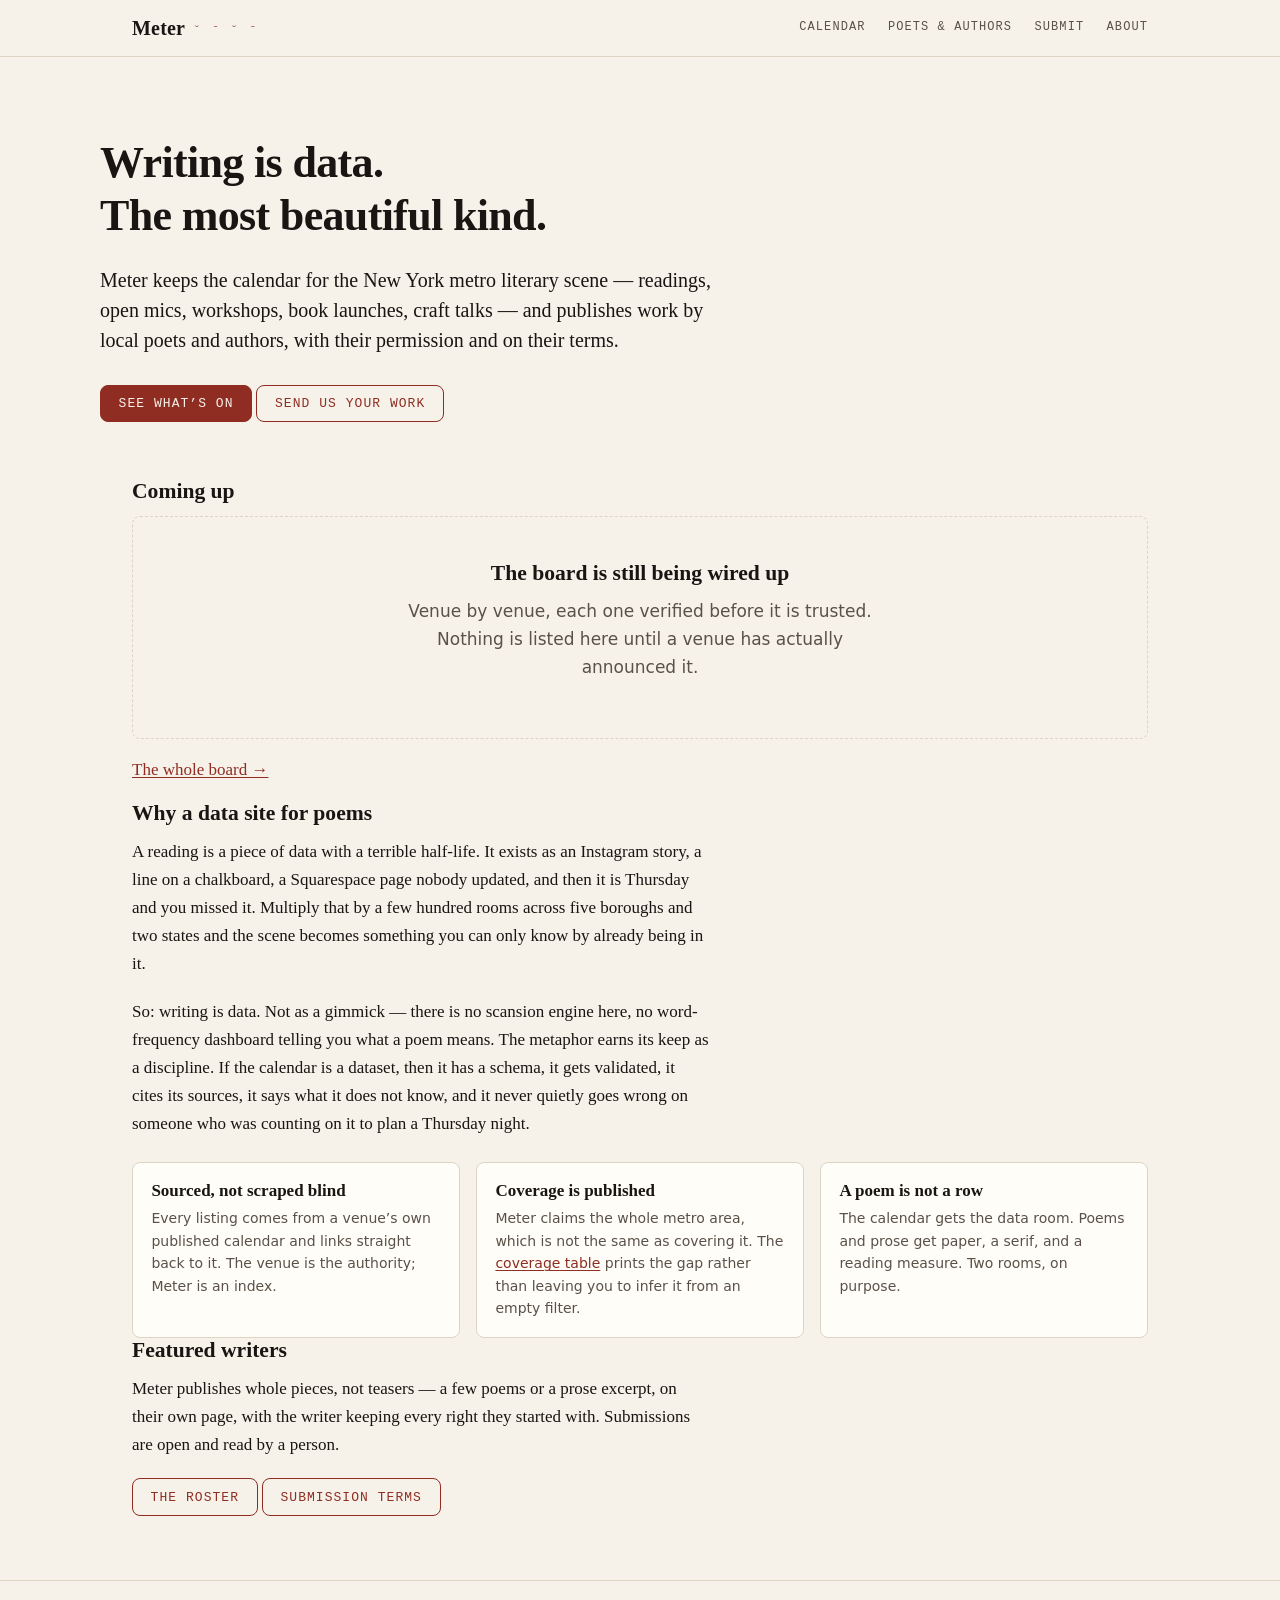
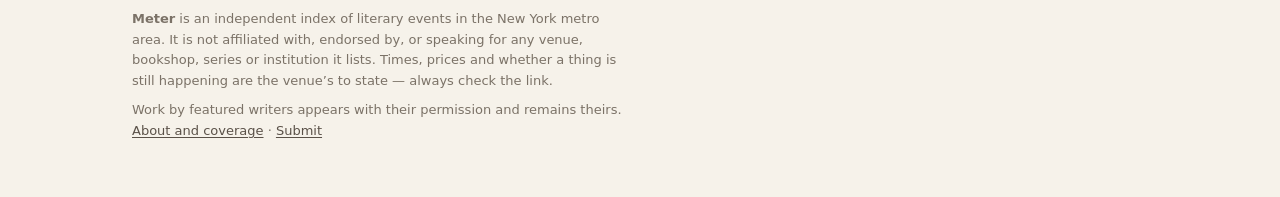
==== public/index.html @ b556f037 "Scaffold Meter: NYC metro literary calendar and reading room A calendar for readings, open mics, wor" ====
<!DOCTYPE html>
<html lang="en" data-skin="paper">
<head>
<meta charset="UTF-8">
<meta name="viewport" content="width=device-width, initial-scale=1">
<title>Meter — Poetry and writing in the New York metro area</title>
<meta name="description" content="A calendar of readings, open mics, workshops, launches and panels across the New York metro area, plus work from local poets and authors published with their permission.">
<meta name="color-scheme" content="light dark">
<link rel="stylesheet" href="assets/css/meter.css">
</head>
<body>

<header class="top">
  <div class="shell top-inner">
    <a class="wordmark" href="index.html">Meter<span class="scan">˘ ˉ ˘ ˉ</span></a>
    <nav class="links" aria-label="Main">
      <a href="calendar.html">Calendar</a>
      <a href="poets/index.html">Poets &amp; authors</a>
      <a href="submit.html">Submit</a>
      <a href="about.html">About</a>
    </nav>
  </div>
</header>

<main>

  <section class="shell hero">
    <h1>Writing is data.<br>The most beautiful kind.</h1>
    <p class="lede">
      Meter keeps the calendar for the New York metro literary scene — readings,
      open mics, workshops, book launches, craft talks — and publishes work by
      local poets and authors, with their permission and on their terms.
    </p>
    <p>
      <a class="btn" href="calendar.html">See what&rsquo;s on</a>
      <a class="btn btn--ghost" href="submit.html">Send us your work</a>
    </p>
  </section>

  <section class="shell">
    <h2>Coming up</h2>
    <div class="notice" id="sample-banner" hidden>
      <strong>Sample data.</strong> These listings are invented fixtures used for
      design work, not real events. Nobody is reading anywhere on this page.
    </div>
    <div id="upcoming"></div>
    <p><a href="calendar.html">The whole board &rarr;</a></p>
  </section>

  <section class="shell">
    <h2>Why a data site for poems</h2>
    <div class="prose">
      <p>
        A reading is a piece of data with a terrible half-life. It exists as an
        Instagram story, a line on a chalkboard, a Squarespace page nobody
        updated, and then it is Thursday and you missed it. Multiply that by a
        few hundred rooms across five boroughs and two states and the scene
        becomes something you can only know by already being in it.
      </p>
      <p>
        So: writing is data. Not as a gimmick — there is no scansion engine here,
        no word-frequency dashboard telling you what a poem means. The metaphor
        earns its keep as a discipline. If the calendar is a dataset, then it has
        a schema, it gets validated, it cites its sources, it says what it does
        not know, and it never quietly goes wrong on someone who was counting on
        it to plan a Thursday night.
      </p>
    </div>
    <div class="cards" style="margin-top:1.5rem">
      <div class="card">
        <h3>Sourced, not scraped blind</h3>
        <p>
          Every listing comes from a venue&rsquo;s own published calendar and links
          straight back to it. The venue is the authority; Meter is an index.
        </p>
      </div>
      <div class="card">
        <h3>Coverage is published</h3>
        <p>
          Meter claims the whole metro area, which is not the same as covering it.
          The <a href="about.html#coverage">coverage table</a> prints the gap
          rather than leaving you to infer it from an empty filter.
        </p>
      </div>
      <div class="card">
        <h3>A poem is not a row</h3>
        <p>
          The calendar gets the data room. Poems and prose get paper, a serif, and
          a reading measure. Two rooms, on purpose.
        </p>
      </div>
    </div>
  </section>

  <section class="shell">
    <h2>Featured writers</h2>
    <div class="prose">
      <p>
        Meter publishes whole pieces, not teasers — a few poems or a prose
        excerpt, on their own page, with the writer keeping every right they
        started with. Submissions are open and read by a person.
      </p>
    </div>
    <p>
      <a class="btn btn--ghost" href="poets/index.html">The roster</a>
      <a class="btn btn--ghost" href="submit.html">Submission terms</a>
    </p>
  </section>

</main>

<footer class="colophon">
  <div class="shell">
    <p>
      <strong>Meter</strong> is an independent index of literary events in the New
      York metro area. It is not affiliated with, endorsed by, or speaking for any
      venue, bookshop, series or institution it lists. Times, prices and whether a
      thing is still happening are the venue&rsquo;s to state — always check the link.
    </p>
    <p>
      Work by featured writers appears with their permission and remains theirs.
      <a href="about.html">About and coverage</a> &middot;
      <a href="submit.html">Submit</a>
    </p>
  </div>
</footer>

<script src="assets/js/meter.js"></script>
<script>
  Meter.upcoming({ target: "#upcoming", banner: "#sample-banner", limit: 5 });
</script>
</body>
</html>
---- public/assets/css/meter.css ----
/* =============================================================================
   Meter — one stylesheet, two skins.

   A page declares which it wants on <html data-skin="paper"> or "board".

     paper  reading rooms: the landing page, writer profiles, submissions, about.
            Warm ground, serif at a real reading size, a single oxblood accent.
            Light-first, with a dark variant for anyone whose system asks.

     board  data rooms: the calendar. Inherits the datarail.org palette on
            purpose, so the family resemblance to /events is visible. Dark only —
            a board is a board.

   The split is the argument: writing is data, and the two deserve different
   rooms. Everything structural is shared so the two never drift apart.
   ============================================================================= */

/* ---- shared ---------------------------------------------------------------- */

:root {
  --font-serif: "Iowan Old Style", "Palatino Linotype", Palatino, "Book Antiqua", Georgia, serif;
  --font-sans: system-ui, -apple-system, BlinkMacSystemFont, "Segoe UI", Roboto, sans-serif;
  --font-mono: ui-monospace, SFMono-Regular, Menlo, Monaco, Consolas, "Liberation Mono", monospace;

  --shell: 1080px;
  --measure: 34em;          /* the reading measure, ~68 characters */
  --step: 1rem;
  --radius: 8px;
  --header-h: 56px;
  --transition: 150ms ease-out;
}

/* ---- paper ----------------------------------------------------------------- */

html[data-skin="paper"] {
  --bg: #f6f2ea;
  --bg-soft: #fffdf7;
  --bg-raised: #fffdf7;
  --fg: #191512;
  --muted: #5a5148;
  --dim: #7b7267;
  --rule: #ded4c4;
  --rule-hair: #e8e0d3;
  --accent: #8f2d22;
  --accent-ink: #8f2d22;
  --accent-wash: rgba(143, 45, 34, 0.07);
  --shade: rgba(25, 21, 18, 0.03);
  --body-font: var(--font-serif);
  --body-size: 1.0625rem;
  --body-leading: 1.65;
}

@media (prefers-color-scheme: dark) {
  html[data-skin="paper"]:not([data-theme="light"]) {
    --bg: #14110f;
    --bg-soft: #1b1714;
    --bg-raised: #1b1714;
    --fg: #ece6dc;
    --muted: #a99e90;
    --dim: #8b8175;
    --rule: #322b24;
    --rule-hair: #262019;
    --accent: #e0846a;
    --accent-ink: #e0846a;
    --accent-wash: rgba(224, 132, 106, 0.1);
    --shade: rgba(255, 255, 255, 0.03);
  }
}

/* ---- board (datarail.org palette) ----------------------------------------- */

html[data-skin="board"] {
  --bg: #05070b;
  --bg-soft: #0b0e16;
  --bg-raised: #10141f;
  --fg: #f5f5f7;
  --muted: #9ca3af;
  --dim: #7c8694;
  --rule: #1f2933;
  --rule-hair: rgba(31, 41, 51, 0.85);
  --accent: #42f5ff;
  --accent-ink: #42f5ff;
  --accent-strong: #42ffb3;
  --accent-warm: #ffd94a;
  --accent-wash: rgba(66, 245, 255, 0.09);
  --shade: rgba(255, 255, 255, 0.04);
  --body-font: var(--font-sans);
  --body-size: 0.9375rem;
  --body-leading: 1.55;
  color-scheme: dark;
}

/* ---- reset and base -------------------------------------------------------- */

* { box-sizing: border-box; }

body {
  margin: 0;
  background: var(--bg);
  color: var(--fg);
  font: var(--body-size)/var(--body-leading) var(--body-font);
  -webkit-font-smoothing: antialiased;
  text-rendering: optimizeLegibility;
}

a { color: var(--accent-ink); text-decoration-thickness: 1px; text-underline-offset: 2px; }
a:hover { text-decoration-thickness: 2px; }

h1, h2, h3 { line-height: 1.2; margin: 0 0 0.5em; font-weight: 600; }
h1 { font-size: clamp(1.9rem, 4.5vw, 2.75rem); letter-spacing: -0.015em; }
h2 { font-size: 1.35rem; }
h3 { font-size: 1.0625rem; }

hr { border: 0; border-top: 1px solid var(--rule); margin: calc(var(--step) * 2.5) 0; }

.shell { max-width: var(--shell); margin: 0 auto; padding: 0 clamp(1rem, 4vw, 2rem); }
.prose { max-width: var(--measure); }
.prose p { margin: 0 0 1.15em; }
.prose h2 { margin-top: 2em; }

.visually-hidden {
  position: absolute; width: 1px; height: 1px; overflow: hidden;
  clip: rect(0 0 0 0); white-space: nowrap;
}

/* ---- header ---------------------------------------------------------------- */

.top {
  position: sticky; top: 0; z-index: 20;
  background: color-mix(in srgb, var(--bg) 92%, transparent);
  backdrop-filter: blur(8px);
  border-bottom: 1px solid var(--rule);
}
.top-inner {
  display: flex; align-items: center; gap: clamp(0.75rem, 3vw, 2rem);
  min-height: var(--header-h);
}

.wordmark {
  display: flex; align-items: baseline; gap: 0.5rem;
  font: 600 1.25rem/1 var(--font-serif);
  letter-spacing: 0.01em;
  color: var(--fg); text-decoration: none;
}
.wordmark:hover { text-decoration: none; }
/* Scansion marks. The one place the metaphor is allowed to be literal. */
.wordmark .scan {
  font: 0.75rem/1 var(--font-mono);
  color: var(--accent-ink);
  letter-spacing: 0.18em;
  opacity: 0.8;
}

nav.links { margin-left: auto; display: flex; flex-wrap: wrap; gap: clamp(0.6rem, 2vw, 1.4rem); }
nav.links a {
  font: 500 0.75rem/1 var(--font-mono);
  letter-spacing: 0.09em; text-transform: uppercase;
  color: var(--muted); text-decoration: none;
  padding: 0.4rem 0; border-bottom: 2px solid transparent;
}
nav.links a:hover { color: var(--fg); }
nav.links a[aria-current="page"] { color: var(--fg); border-bottom-color: var(--accent); }

/* ---- footer ---------------------------------------------------------------- */

.colophon {
  margin-top: calc(var(--step) * 4);
  border-top: 1px solid var(--rule);
  padding: calc(var(--step) * 1.75) 0 calc(var(--step) * 3);
  color: var(--dim);
  font: 0.8125rem/1.6 var(--font-sans);
}
.colophon p { margin: 0 0 0.6em; max-width: 60ch; }
.colophon a { color: var(--muted); }

/* ---- notices --------------------------------------------------------------- */

.notice {
  border: 1px solid var(--rule);
  border-left: 3px solid var(--accent);
  background: var(--accent-wash);
  border-radius: var(--radius);
  padding: 0.85rem 1rem;
  margin: var(--step) 0;
  font: 0.875rem/1.55 var(--font-sans);
  color: var(--fg);
}
.notice strong { font-weight: 650; }
.notice--loud { border-left-color: var(--accent-warm, var(--accent)); }

.empty {
  border: 1px dashed var(--rule);
  border-radius: var(--radius);
  padding: clamp(1.5rem, 5vw, 2.75rem);
  text-align: center;
  color: var(--muted);
  font-family: var(--font-sans);
}
.empty h2 { color: var(--fg); font-family: var(--body-font); }
.empty p { max-width: 46ch; margin: 0 auto 0.75em; }

/* ---- controls -------------------------------------------------------------- */

.controls {
  display: flex; flex-wrap: wrap; gap: 0.5rem 0.75rem; align-items: center;
  padding: var(--step) 0;
  border-bottom: 1px solid var(--rule-hair);
}
.chips { display: flex; flex-wrap: wrap; gap: 0.4rem; }
.chip {
  font: 500 0.75rem/1 var(--font-mono);
  letter-spacing: 0.06em; text-transform: uppercase;
  color: var(--muted);
  background: transparent;
  border: 1px solid var(--rule);
  border-radius: 999px;
  padding: 0.45rem 0.8rem;
  cursor: pointer;
  transition: color var(--transition), border-color var(--transition), background var(--transition);
}
.chip:hover { color: var(--fg); border-color: var(--dim); }
.chip[aria-pressed="true"] {
  color: var(--bg); background: var(--accent); border-color: var(--accent);
}
html[data-skin="board"] .chip[aria-pressed="true"] { color: #05070b; }

.search {
  flex: 1 1 12rem; min-width: 9rem;
  font: 0.875rem var(--font-sans);
  color: var(--fg); background: var(--bg-soft);
  border: 1px solid var(--rule); border-radius: var(--radius);
  padding: 0.5rem 0.7rem;
}
.search::placeholder { color: var(--dim); }
.search:focus-visible { outline: 2px solid var(--accent); outline-offset: 1px; }

.count { font: 0.75rem/1 var(--font-mono); color: var(--dim); letter-spacing: 0.06em; }

/* ---- the board ------------------------------------------------------------- */

.daygroup { margin: calc(var(--step) * 2) 0 0; }
.daygroup > h2 {
  position: sticky; top: var(--header-h); z-index: 10;
  margin: 0 0 0.5rem;
  padding: 0.5rem 0;
  background: color-mix(in srgb, var(--bg) 94%, transparent);
  border-bottom: 1px solid var(--rule-hair);
  font: 500 0.75rem/1 var(--font-mono);
  letter-spacing: 0.12em; text-transform: uppercase;
  color: var(--muted);
}
.daygroup > h2 .today { color: var(--accent-warm, var(--accent)); }

.listing {
  display: grid;
  grid-template-columns: 4.5rem 1fr auto;
  gap: 0.35rem 1rem;
  align-items: baseline;
  padding: 0.85rem 0.5rem;
  border-bottom: 1px solid var(--rule-hair);
  border-radius: var(--radius);
}
.listing:hover { background: var(--shade); }
.listing .when { font: 0.8125rem/1.4 var(--font-mono); color: var(--accent-ink); }
.listing .what { min-width: 0; }
.listing .what h3 { margin: 0 0 0.15rem; font-size: 1rem; }
.listing .what h3 a { color: var(--fg); text-decoration: none; }
.listing .what h3 a:hover { color: var(--accent-ink); text-decoration: underline; }
.listing .where { font: 0.8125rem/1.5 var(--font-sans); color: var(--muted); }
.listing .where .dot { color: var(--dim); padding: 0 0.35rem; }
.listing .blurb {
  grid-column: 2; margin: 0.35rem 0 0;
  font: 0.8125rem/1.55 var(--font-sans); color: var(--dim);
  max-width: 62ch;
}
.listing .meta { display: flex; flex-direction: column; align-items: flex-end; gap: 0.3rem; }
.listing .price { font: 0.8125rem/1 var(--font-mono); color: var(--fg); white-space: nowrap; }

.tag {
  font: 500 0.6875rem/1 var(--font-mono);
  letter-spacing: 0.08em; text-transform: uppercase;
  border: 1px solid var(--rule); border-radius: 4px;
  padding: 0.25rem 0.4rem; color: var(--muted); white-space: nowrap;
}
.tag--reading  { color: var(--accent-ink); border-color: color-mix(in srgb, var(--accent) 40%, var(--rule)); }
.tag--openmic  { color: var(--accent-strong, var(--accent-ink)); border-color: color-mix(in srgb, var(--accent-strong, var(--accent)) 40%, var(--rule)); }
.tag--workshop { color: var(--accent-warm, var(--fg)); border-color: color-mix(in srgb, var(--accent-warm, var(--fg)) 40%, var(--rule)); }
.tag--launch   { color: var(--fg); }
.tag--panel    { color: var(--muted); }

.note-access, .note-reg {
  grid-column: 2; margin: 0.3rem 0 0;
  font: 0.75rem/1.5 var(--font-mono); color: var(--dim);
}
.note-access::before { content: "access "; color: var(--muted); }
.note-reg::before { content: "register "; color: var(--muted); }

@media (max-width: 620px) {
  .listing { grid-template-columns: 3.75rem 1fr; }
  .listing .meta { grid-column: 2; flex-direction: row; align-items: center; justify-content: flex-start; }
  .listing .blurb, .listing .note-access, .listing .note-reg { grid-column: 1 / -1; }
}

/* ---- paper pages ----------------------------------------------------------- */

.lede {
  font: 1.25rem/1.5 var(--body-font);
  color: var(--fg);
  max-width: 32em;
  margin: 0 0 1.5em;
}
html[data-skin="paper"] .hero { padding: clamp(2.5rem, 8vw, 5rem) 0 clamp(1.5rem, 4vw, 2.5rem); }

.cards { display: grid; gap: 1rem; grid-template-columns: repeat(auto-fit, minmax(15rem, 1fr)); }
.card {
  border: 1px solid var(--rule); border-radius: var(--radius);
  background: var(--bg-soft);
  padding: 1.1rem 1.15rem;
}
.card h3 { margin: 0 0 0.4rem; }
.card p { margin: 0; font: 0.875rem/1.6 var(--font-sans); color: var(--muted); }
.card .stat { font: 600 1.75rem/1 var(--font-mono); color: var(--accent-ink); display: block; margin-bottom: 0.3rem; }

.piece {
  border-left: 2px solid var(--rule);
  padding-left: clamp(1rem, 3vw, 1.75rem);
  margin: 2rem 0;
}
.piece h3 { font-family: var(--font-serif); font-style: italic; font-weight: 500; }
/* A poem is not prose: preserve the poet's line breaks exactly as submitted. */
.piece pre {
  font: 1.0625rem/1.7 var(--font-serif);
  white-space: pre-wrap;
  margin: 0 0 0.75rem;
  color: var(--fg);
}
.piece .credit { font: 0.8125rem/1.5 var(--font-sans); color: var(--dim); }

.terms { counter-reset: term; list-style: none; padding: 0; max-width: var(--measure); }
.terms li {
  counter-increment: term;
  position: relative;
  padding-left: 2.25rem;
  margin-bottom: 1rem;
}
.terms li::before {
  content: counter(term);
  position: absolute; left: 0; top: 0.1em;
  font: 500 0.75rem/1.6 var(--font-mono);
  color: var(--accent-ink);
  border: 1px solid var(--rule); border-radius: 50%;
  width: 1.6rem; height: 1.6rem; text-align: center;
}

.datatable { width: 100%; border-collapse: collapse; font: 0.875rem var(--font-sans); }
.datatable th, .datatable td {
  text-align: left; padding: 0.55rem 0.6rem;
  border-bottom: 1px solid var(--rule-hair);
}
.datatable th {
  font: 500 0.6875rem/1 var(--font-mono);
  letter-spacing: 0.08em; text-transform: uppercase; color: var(--muted);
}
.datatable td.num { font-family: var(--font-mono); text-align: right; }
.datatable tr td.zero { color: var(--dim); }
.scroll-x { overflow-x: auto; }

.btn {
  display: inline-block;
  font: 500 0.8125rem/1 var(--font-mono);
  letter-spacing: 0.08em; text-transform: uppercase;
  color: var(--bg); background: var(--accent);
  border: 1px solid var(--accent); border-radius: var(--radius);
  padding: 0.7rem 1.1rem; text-decoration: none;
}
.btn:hover { text-decoration: none; filter: brightness(1.08); }
.btn--ghost { color: var(--accent-ink); background: transparent; }
html[data-skin="board"] .btn { color: #05070b; }

@media (prefers-reduced-motion: reduce) {
  * { transition: none !important; }
}
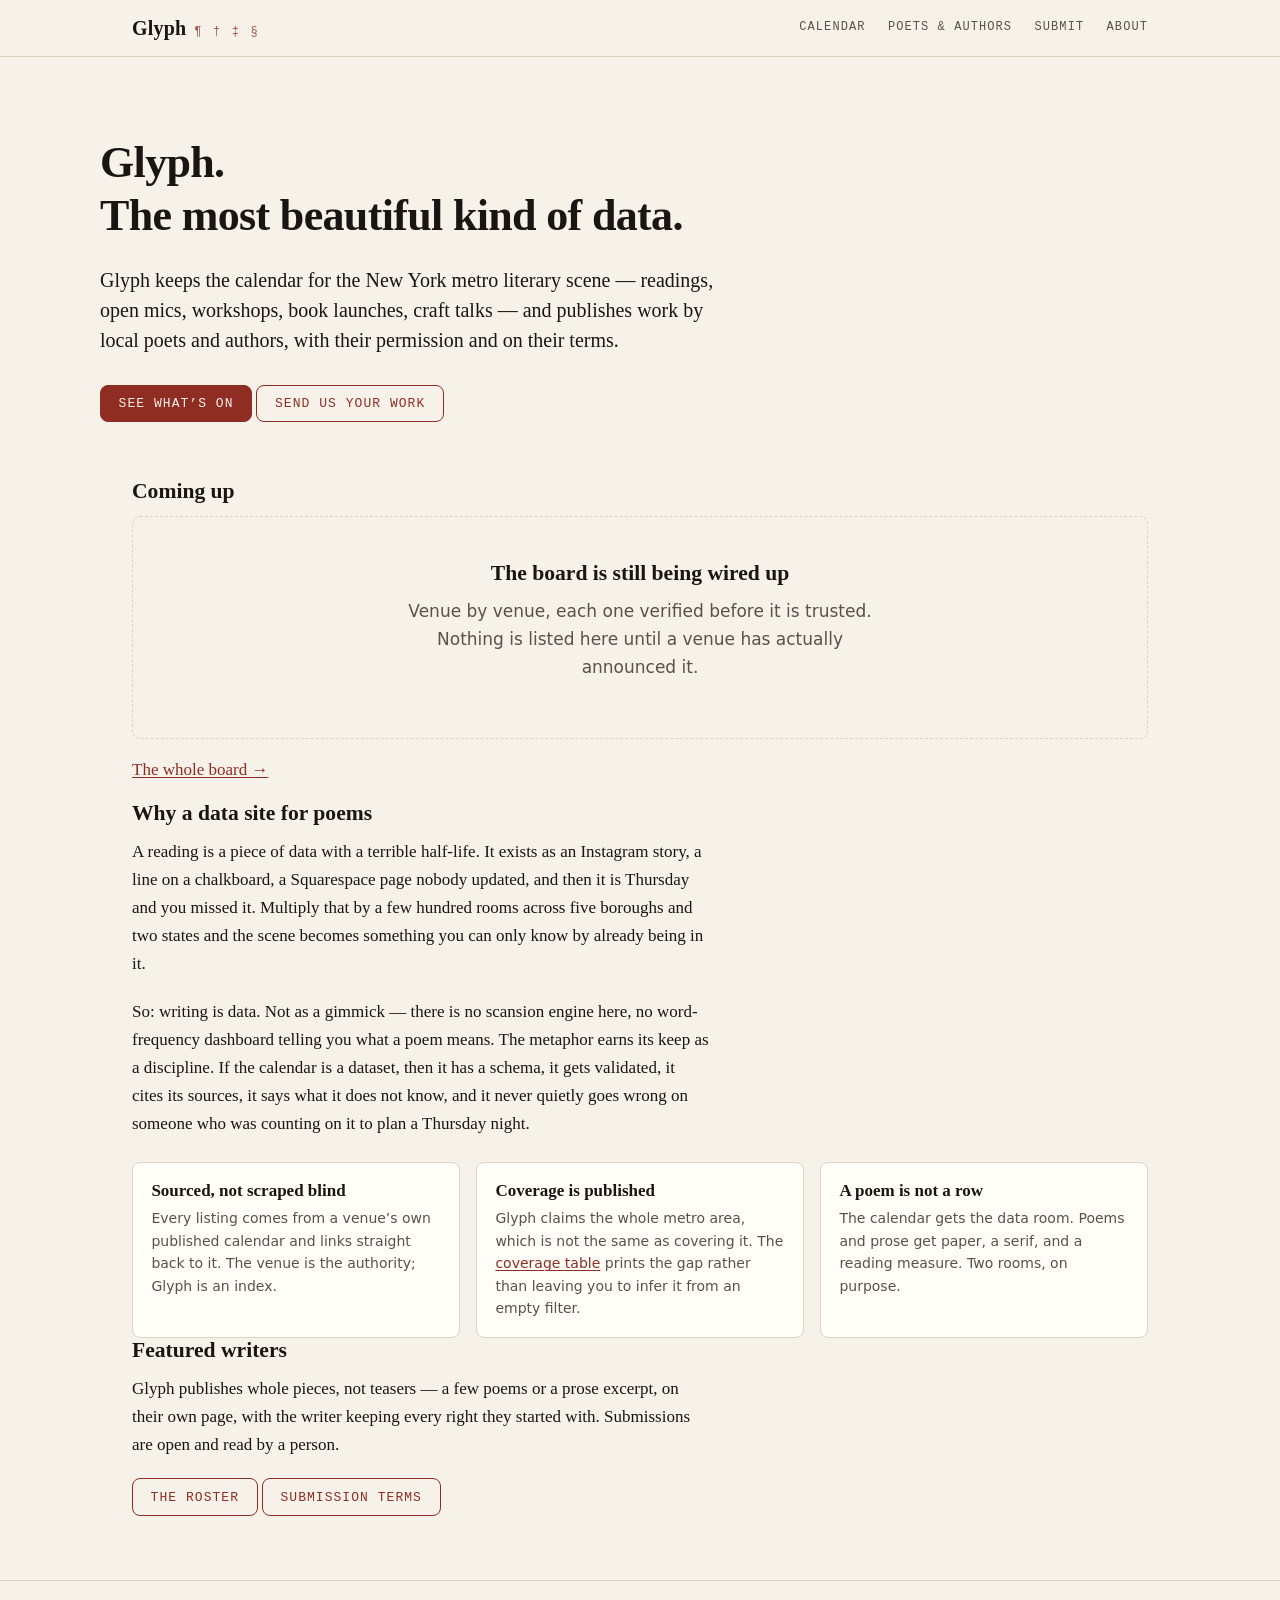
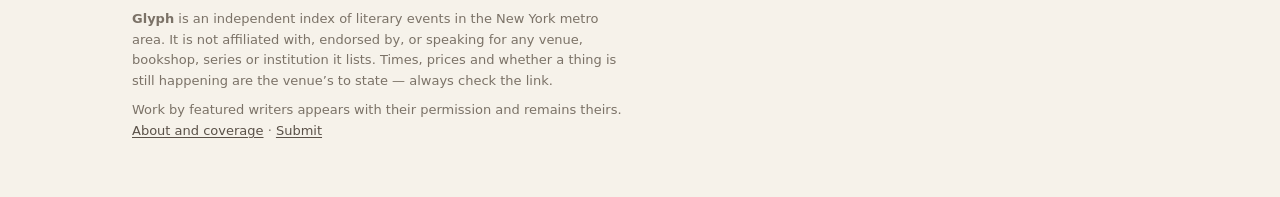
==== commit c5d58e33: "Rename Meter to Glyph and add the slogan Meter named the wrong thing: it pointed at prosody, which i" ====
--- a/public/index.html
+++ b/public/index.html
@@ -3,16 +3,16 @@
 <head>
 <meta charset="UTF-8">
 <meta name="viewport" content="width=device-width, initial-scale=1">
-<title>Meter — Poetry and writing in the New York metro area</title>
-<meta name="description" content="A calendar of readings, open mics, workshops, launches and panels across the New York metro area, plus work from local poets and authors published with their permission.">
+<title>Glyph — The most beautiful kind of data</title>
+<meta name="description" content="Glyph. The most beautiful kind of data. A calendar of readings, open mics, workshops, launches and panels across the New York metro area, plus work from local poets and authors published with their permission.">
 <meta name="color-scheme" content="light dark">
-<link rel="stylesheet" href="assets/css/meter.css">
+<link rel="stylesheet" href="assets/css/glyph.css">
 </head>
 <body>
 
 <header class="top">
   <div class="shell top-inner">
-    <a class="wordmark" href="index.html">Meter<span class="scan">˘ ˉ ˘ ˉ</span></a>
+    <a class="wordmark" href="index.html">Glyph<span class="marks">&#182; &#8224; &#8225; &#167;</span></a>
     <nav class="links" aria-label="Main">
       <a href="calendar.html">Calendar</a>
       <a href="poets/index.html">Poets &amp; authors</a>
@@ -25,9 +25,9 @@
 <main>
 
   <section class="shell hero">
-    <h1>Writing is data.<br>The most beautiful kind.</h1>
+    <h1>Glyph.<br>The most beautiful kind of data.</h1>
     <p class="lede">
-      Meter keeps the calendar for the New York metro literary scene — readings,
+      Glyph keeps the calendar for the New York metro literary scene — readings,
       open mics, workshops, book launches, craft talks — and publishes work by
       local poets and authors, with their permission and on their terms.
     </p>
@@ -71,13 +71,13 @@
         <h3>Sourced, not scraped blind</h3>
         <p>
           Every listing comes from a venue&rsquo;s own published calendar and links
-          straight back to it. The venue is the authority; Meter is an index.
+          straight back to it. The venue is the authority; Glyph is an index.
         </p>
       </div>
       <div class="card">
         <h3>Coverage is published</h3>
         <p>
-          Meter claims the whole metro area, which is not the same as covering it.
+          Glyph claims the whole metro area, which is not the same as covering it.
           The <a href="about.html#coverage">coverage table</a> prints the gap
           rather than leaving you to infer it from an empty filter.
         </p>
@@ -96,7 +96,7 @@
     <h2>Featured writers</h2>
     <div class="prose">
       <p>
-        Meter publishes whole pieces, not teasers — a few poems or a prose
+        Glyph publishes whole pieces, not teasers — a few poems or a prose
         excerpt, on their own page, with the writer keeping every right they
         started with. Submissions are open and read by a person.
       </p>
@@ -112,7 +112,7 @@
 <footer class="colophon">
   <div class="shell">
     <p>
-      <strong>Meter</strong> is an independent index of literary events in the New
+      <strong>Glyph</strong> is an independent index of literary events in the New
       York metro area. It is not affiliated with, endorsed by, or speaking for any
       venue, bookshop, series or institution it lists. Times, prices and whether a
       thing is still happening are the venue&rsquo;s to state — always check the link.
@@ -125,9 +125,9 @@
   </div>
 </footer>
 
-<script src="assets/js/meter.js"></script>
+<script src="assets/js/glyph.js"></script>
 <script>
-  Meter.upcoming({ target: "#upcoming", banner: "#sample-banner", limit: 5 });
+  Glyph.upcoming({ target: "#upcoming", banner: "#sample-banner", limit: 5 });
 </script>
 </body>
 </html>
--- a/public/assets/css/glyph.css
+++ b/public/assets/css/glyph.css
@@ -0,0 +1,394 @@
+/* =============================================================================
+   Glyph — one stylesheet, two skins.
+
+   A page declares which it wants on <html data-skin="paper"> or "board".
+
+     paper  reading rooms: the landing page, writer profiles, submissions, about.
+            Warm ground, serif at a real reading size, a single oxblood accent.
+            Light-first, with a dark variant for anyone whose system asks.
+
+     board  data rooms: the calendar. Inherits the datarail.org palette on
+            purpose, so the family resemblance to /events is visible. Dark only —
+            a board is a board.
+
+   The split is the argument: writing is data, and the two deserve different
+   rooms. Everything structural is shared so the two never drift apart.
+   ============================================================================= */
+
+/* ---- shared ---------------------------------------------------------------- */
+
+:root {
+  --font-serif: "Iowan Old Style", "Palatino Linotype", Palatino, "Book Antiqua", Georgia, serif;
+  --font-sans: system-ui, -apple-system, BlinkMacSystemFont, "Segoe UI", Roboto, sans-serif;
+  --font-mono: ui-monospace, SFMono-Regular, Menlo, Monaco, Consolas, "Liberation Mono", monospace;
+
+  --shell: 1080px;
+  --measure: 34em;          /* the reading measure, ~68 characters */
+  --step: 1rem;
+  --radius: 8px;
+  --header-h: 56px;
+  --transition: 150ms ease-out;
+}
+
+/* ---- paper ----------------------------------------------------------------- */
+
+html[data-skin="paper"] {
+  --bg: #f6f2ea;
+  --bg-soft: #fffdf7;
+  --bg-raised: #fffdf7;
+  --fg: #191512;
+  --muted: #5a5148;
+  --dim: #7b7267;
+  --rule: #ded4c4;
+  --rule-hair: #e8e0d3;
+  --accent: #8f2d22;
+  --accent-ink: #8f2d22;
+  --accent-wash: rgba(143, 45, 34, 0.07);
+  --shade: rgba(25, 21, 18, 0.03);
+  --body-font: var(--font-serif);
+  --body-size: 1.0625rem;
+  --body-leading: 1.65;
+}
+
+@media (prefers-color-scheme: dark) {
+  html[data-skin="paper"]:not([data-theme="light"]) {
+    --bg: #14110f;
+    --bg-soft: #1b1714;
+    --bg-raised: #1b1714;
+    --fg: #ece6dc;
+    --muted: #a99e90;
+    --dim: #8b8175;
+    --rule: #322b24;
+    --rule-hair: #262019;
+    --accent: #e0846a;
+    --accent-ink: #e0846a;
+    --accent-wash: rgba(224, 132, 106, 0.1);
+    --shade: rgba(255, 255, 255, 0.03);
+  }
+}
+
+/* ---- board (datarail.org palette) ----------------------------------------- */
+
+html[data-skin="board"] {
+  --bg: #05070b;
+  --bg-soft: #0b0e16;
+  --bg-raised: #10141f;
+  --fg: #f5f5f7;
+  --muted: #9ca3af;
+  --dim: #7c8694;
+  --rule: #1f2933;
+  --rule-hair: rgba(31, 41, 51, 0.85);
+  --accent: #42f5ff;
+  --accent-ink: #42f5ff;
+  --accent-strong: #42ffb3;
+  --accent-warm: #ffd94a;
+  --accent-wash: rgba(66, 245, 255, 0.09);
+  --shade: rgba(255, 255, 255, 0.04);
+  --body-font: var(--font-sans);
+  --body-size: 0.9375rem;
+  --body-leading: 1.55;
+  color-scheme: dark;
+}
+
+/* ---- reset and base -------------------------------------------------------- */
+
+* { box-sizing: border-box; }
+
+body {
+  margin: 0;
+  background: var(--bg);
+  color: var(--fg);
+  font: var(--body-size)/var(--body-leading) var(--body-font);
+  -webkit-font-smoothing: antialiased;
+  text-rendering: optimizeLegibility;
+}
+
+a { color: var(--accent-ink); text-decoration-thickness: 1px; text-underline-offset: 2px; }
+a:hover { text-decoration-thickness: 2px; }
+
+h1, h2, h3 { line-height: 1.2; margin: 0 0 0.5em; font-weight: 600; }
+h1 { font-size: clamp(1.9rem, 4.5vw, 2.75rem); letter-spacing: -0.015em; }
+h2 { font-size: 1.35rem; }
+h3 { font-size: 1.0625rem; }
+
+hr { border: 0; border-top: 1px solid var(--rule); margin: calc(var(--step) * 2.5) 0; }
+
+.shell { max-width: var(--shell); margin: 0 auto; padding: 0 clamp(1rem, 4vw, 2rem); }
+.prose { max-width: var(--measure); }
+.prose p { margin: 0 0 1.15em; }
+.prose h2 { margin-top: 2em; }
+
+.visually-hidden {
+  position: absolute; width: 1px; height: 1px; overflow: hidden;
+  clip: rect(0 0 0 0); white-space: nowrap;
+}
+
+/* ---- header ---------------------------------------------------------------- */
+
+.top {
+  position: sticky; top: 0; z-index: 20;
+  background: color-mix(in srgb, var(--bg) 92%, transparent);
+  backdrop-filter: blur(8px);
+  border-bottom: 1px solid var(--rule);
+}
+.top-inner {
+  display: flex; align-items: center; gap: clamp(0.75rem, 3vw, 2rem);
+  min-height: var(--header-h);
+}
+
+.wordmark {
+  display: flex; align-items: baseline; gap: 0.5rem;
+  font: 600 1.25rem/1 var(--font-serif);
+  letter-spacing: 0.01em;
+  color: var(--fg); text-decoration: none;
+}
+.wordmark:hover { text-decoration: none; }
+/* Reference marks — pilcrow, dagger, double dagger, section. The marks a text
+   carries to point at itself, which is the name doing its own explaining. */
+.wordmark .marks {
+  font: 0.75rem/1 var(--font-mono);
+  color: var(--accent-ink);
+  letter-spacing: 0.18em;
+  opacity: 0.8;
+}
+
+/* The slogan, in the header lockup on every page but the landing one, where the
+   hero says it at full size instead. Folds away before it can crowd the nav. */
+.tagline {
+  font: italic 0.8125rem/1 var(--font-serif);
+  color: var(--muted);
+  border-left: 1px solid var(--rule);
+  padding-left: 0.75rem;
+  white-space: nowrap;
+}
+@media (max-width: 900px) { .tagline { display: none; } }
+
+nav.links { margin-left: auto; display: flex; flex-wrap: wrap; gap: clamp(0.6rem, 2vw, 1.4rem); }
+nav.links a {
+  font: 500 0.75rem/1 var(--font-mono);
+  letter-spacing: 0.09em; text-transform: uppercase;
+  color: var(--muted); text-decoration: none;
+  padding: 0.4rem 0; border-bottom: 2px solid transparent;
+}
+nav.links a:hover { color: var(--fg); }
+nav.links a[aria-current="page"] { color: var(--fg); border-bottom-color: var(--accent); }
+
+/* ---- footer ---------------------------------------------------------------- */
+
+.colophon {
+  margin-top: calc(var(--step) * 4);
+  border-top: 1px solid var(--rule);
+  padding: calc(var(--step) * 1.75) 0 calc(var(--step) * 3);
+  color: var(--dim);
+  font: 0.8125rem/1.6 var(--font-sans);
+}
+.colophon p { margin: 0 0 0.6em; max-width: 60ch; }
+.colophon a { color: var(--muted); }
+
+/* ---- notices --------------------------------------------------------------- */
+
+.notice {
+  border: 1px solid var(--rule);
+  border-left: 3px solid var(--accent);
+  background: var(--accent-wash);
+  border-radius: var(--radius);
+  padding: 0.85rem 1rem;
+  margin: var(--step) 0;
+  font: 0.875rem/1.55 var(--font-sans);
+  color: var(--fg);
+}
+.notice strong { font-weight: 650; }
+.notice--loud { border-left-color: var(--accent-warm, var(--accent)); }
+
+.empty {
+  border: 1px dashed var(--rule);
+  border-radius: var(--radius);
+  padding: clamp(1.5rem, 5vw, 2.75rem);
+  text-align: center;
+  color: var(--muted);
+  font-family: var(--font-sans);
+}
+.empty h2 { color: var(--fg); font-family: var(--body-font); }
+.empty p { max-width: 46ch; margin: 0 auto 0.75em; }
+
+/* ---- controls -------------------------------------------------------------- */
+
+.controls {
+  display: flex; flex-wrap: wrap; gap: 0.5rem 0.75rem; align-items: center;
+  padding: var(--step) 0;
+  border-bottom: 1px solid var(--rule-hair);
+}
+.chips { display: flex; flex-wrap: wrap; gap: 0.4rem; }
+.chip {
+  font: 500 0.75rem/1 var(--font-mono);
+  letter-spacing: 0.06em; text-transform: uppercase;
+  color: var(--muted);
+  background: transparent;
+  border: 1px solid var(--rule);
+  border-radius: 999px;
+  padding: 0.45rem 0.8rem;
+  cursor: pointer;
+  transition: color var(--transition), border-color var(--transition), background var(--transition);
+}
+.chip:hover { color: var(--fg); border-color: var(--dim); }
+.chip[aria-pressed="true"] {
+  color: var(--bg); background: var(--accent); border-color: var(--accent);
+}
+html[data-skin="board"] .chip[aria-pressed="true"] { color: #05070b; }
+
+.search {
+  flex: 1 1 12rem; min-width: 9rem;
+  font: 0.875rem var(--font-sans);
+  color: var(--fg); background: var(--bg-soft);
+  border: 1px solid var(--rule); border-radius: var(--radius);
+  padding: 0.5rem 0.7rem;
+}
+.search::placeholder { color: var(--dim); }
+.search:focus-visible { outline: 2px solid var(--accent); outline-offset: 1px; }
+
+.count { font: 0.75rem/1 var(--font-mono); color: var(--dim); letter-spacing: 0.06em; }
+
+/* ---- the board ------------------------------------------------------------- */
+
+.daygroup { margin: calc(var(--step) * 2) 0 0; }
+.daygroup > h2 {
+  position: sticky; top: var(--header-h); z-index: 10;
+  margin: 0 0 0.5rem;
+  padding: 0.5rem 0;
+  background: color-mix(in srgb, var(--bg) 94%, transparent);
+  border-bottom: 1px solid var(--rule-hair);
+  font: 500 0.75rem/1 var(--font-mono);
+  letter-spacing: 0.12em; text-transform: uppercase;
+  color: var(--muted);
+}
+.daygroup > h2 .today { color: var(--accent-warm, var(--accent)); }
+
+.listing {
+  display: grid;
+  grid-template-columns: 4.5rem 1fr auto;
+  gap: 0.35rem 1rem;
+  align-items: baseline;
+  padding: 0.85rem 0.5rem;
+  border-bottom: 1px solid var(--rule-hair);
+  border-radius: var(--radius);
+}
+.listing:hover { background: var(--shade); }
+.listing .when { font: 0.8125rem/1.4 var(--font-mono); color: var(--accent-ink); }
+.listing .what { min-width: 0; }
+.listing .what h3 { margin: 0 0 0.15rem; font-size: 1rem; }
+.listing .what h3 a { color: var(--fg); text-decoration: none; }
+.listing .what h3 a:hover { color: var(--accent-ink); text-decoration: underline; }
+.listing .where { font: 0.8125rem/1.5 var(--font-sans); color: var(--muted); }
+.listing .where .dot { color: var(--dim); padding: 0 0.35rem; }
+.listing .blurb {
+  grid-column: 2; margin: 0.35rem 0 0;
+  font: 0.8125rem/1.55 var(--font-sans); color: var(--dim);
+  max-width: 62ch;
+}
+.listing .meta { display: flex; flex-direction: column; align-items: flex-end; gap: 0.3rem; }
+.listing .price { font: 0.8125rem/1 var(--font-mono); color: var(--fg); white-space: nowrap; }
+
+.tag {
+  font: 500 0.6875rem/1 var(--font-mono);
+  letter-spacing: 0.08em; text-transform: uppercase;
+  border: 1px solid var(--rule); border-radius: 4px;
+  padding: 0.25rem 0.4rem; color: var(--muted); white-space: nowrap;
+}
+.tag--reading  { color: var(--accent-ink); border-color: color-mix(in srgb, var(--accent) 40%, var(--rule)); }
+.tag--openmic  { color: var(--accent-strong, var(--accent-ink)); border-color: color-mix(in srgb, var(--accent-strong, var(--accent)) 40%, var(--rule)); }
+.tag--workshop { color: var(--accent-warm, var(--fg)); border-color: color-mix(in srgb, var(--accent-warm, var(--fg)) 40%, var(--rule)); }
+.tag--launch   { color: var(--fg); }
+.tag--panel    { color: var(--muted); }
+
+.note-access, .note-reg {
+  grid-column: 2; margin: 0.3rem 0 0;
+  font: 0.75rem/1.5 var(--font-mono); color: var(--dim);
+}
+.note-access::before { content: "access "; color: var(--muted); }
+.note-reg::before { content: "register "; color: var(--muted); }
+
+@media (max-width: 620px) {
+  .listing { grid-template-columns: 3.75rem 1fr; }
+  .listing .meta { grid-column: 2; flex-direction: row; align-items: center; justify-content: flex-start; }
+  .listing .blurb, .listing .note-access, .listing .note-reg { grid-column: 1 / -1; }
+}
+
+/* ---- paper pages ----------------------------------------------------------- */
+
+.lede {
+  font: 1.25rem/1.5 var(--body-font);
+  color: var(--fg);
+  max-width: 32em;
+  margin: 0 0 1.5em;
+}
+html[data-skin="paper"] .hero { padding: clamp(2.5rem, 8vw, 5rem) 0 clamp(1.5rem, 4vw, 2.5rem); }
+
+.cards { display: grid; gap: 1rem; grid-template-columns: repeat(auto-fit, minmax(15rem, 1fr)); }
+.card {
+  border: 1px solid var(--rule); border-radius: var(--radius);
+  background: var(--bg-soft);
+  padding: 1.1rem 1.15rem;
+}
+.card h3 { margin: 0 0 0.4rem; }
+.card p { margin: 0; font: 0.875rem/1.6 var(--font-sans); color: var(--muted); }
+.card .stat { font: 600 1.75rem/1 var(--font-mono); color: var(--accent-ink); display: block; margin-bottom: 0.3rem; }
+
+.piece {
+  border-left: 2px solid var(--rule);
+  padding-left: clamp(1rem, 3vw, 1.75rem);
+  margin: 2rem 0;
+}
+.piece h3 { font-family: var(--font-serif); font-style: italic; font-weight: 500; }
+/* A poem is not prose: preserve the poet's line breaks exactly as submitted. */
+.piece pre {
+  font: 1.0625rem/1.7 var(--font-serif);
+  white-space: pre-wrap;
+  margin: 0 0 0.75rem;
+  color: var(--fg);
+}
+.piece .credit { font: 0.8125rem/1.5 var(--font-sans); color: var(--dim); }
+
+.terms { counter-reset: term; list-style: none; padding: 0; max-width: var(--measure); }
+.terms li {
+  counter-increment: term;
+  position: relative;
+  padding-left: 2.25rem;
+  margin-bottom: 1rem;
+}
+.terms li::before {
+  content: counter(term);
+  position: absolute; left: 0; top: 0.1em;
+  font: 500 0.75rem/1.6 var(--font-mono);
+  color: var(--accent-ink);
+  border: 1px solid var(--rule); border-radius: 50%;
+  width: 1.6rem; height: 1.6rem; text-align: center;
+}
+
+.datatable { width: 100%; border-collapse: collapse; font: 0.875rem var(--font-sans); }
+.datatable th, .datatable td {
+  text-align: left; padding: 0.55rem 0.6rem;
+  border-bottom: 1px solid var(--rule-hair);
+}
+.datatable th {
+  font: 500 0.6875rem/1 var(--font-mono);
+  letter-spacing: 0.08em; text-transform: uppercase; color: var(--muted);
+}
+.datatable td.num { font-family: var(--font-mono); text-align: right; }
+.datatable tr td.zero { color: var(--dim); }
+.scroll-x { overflow-x: auto; }
+
+.btn {
+  display: inline-block;
+  font: 500 0.8125rem/1 var(--font-mono);
+  letter-spacing: 0.08em; text-transform: uppercase;
+  color: var(--bg); background: var(--accent);
+  border: 1px solid var(--accent); border-radius: var(--radius);
+  padding: 0.7rem 1.1rem; text-decoration: none;
+}
+.btn:hover { text-decoration: none; filter: brightness(1.08); }
+.btn--ghost { color: var(--accent-ink); background: transparent; }
+html[data-skin="board"] .btn { color: #05070b; }
+
+@media (prefers-reduced-motion: reduce) {
+  * { transition: none !important; }
+}
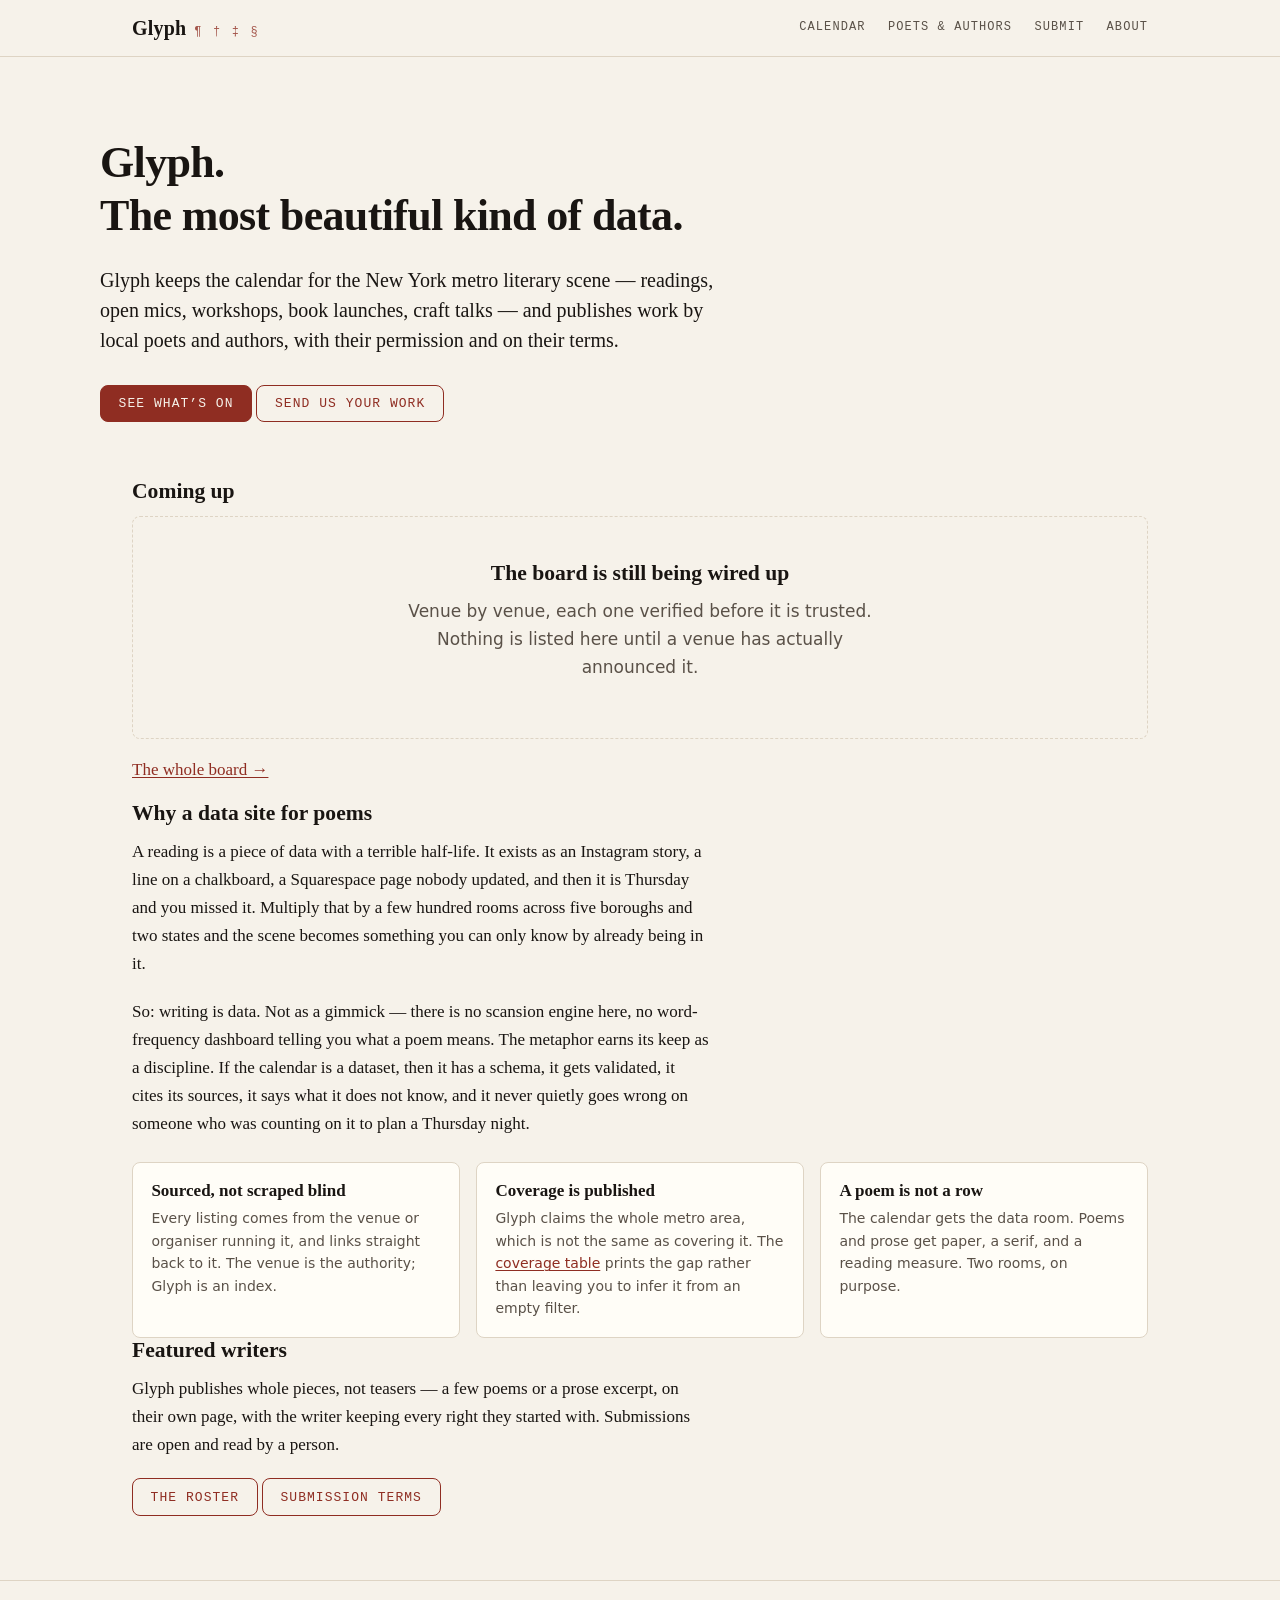
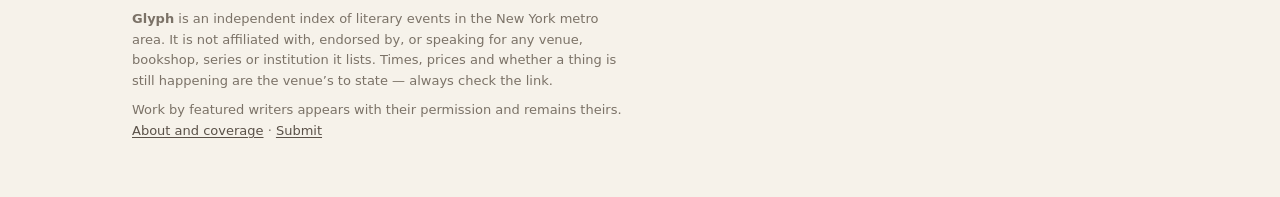
==== commit 8902ca8e: "Take listings by email, and judge them here No venue publishes a feed, so the calendar is built from" ====
--- a/public/index.html
+++ b/public/index.html
@@ -70,7 +70,7 @@
       <div class="card">
         <h3>Sourced, not scraped blind</h3>
         <p>
-          Every listing comes from a venue&rsquo;s own published calendar and links
+          Every listing comes from the venue or organiser running it, and links
           straight back to it. The venue is the authority; Glyph is an index.
         </p>
       </div>
